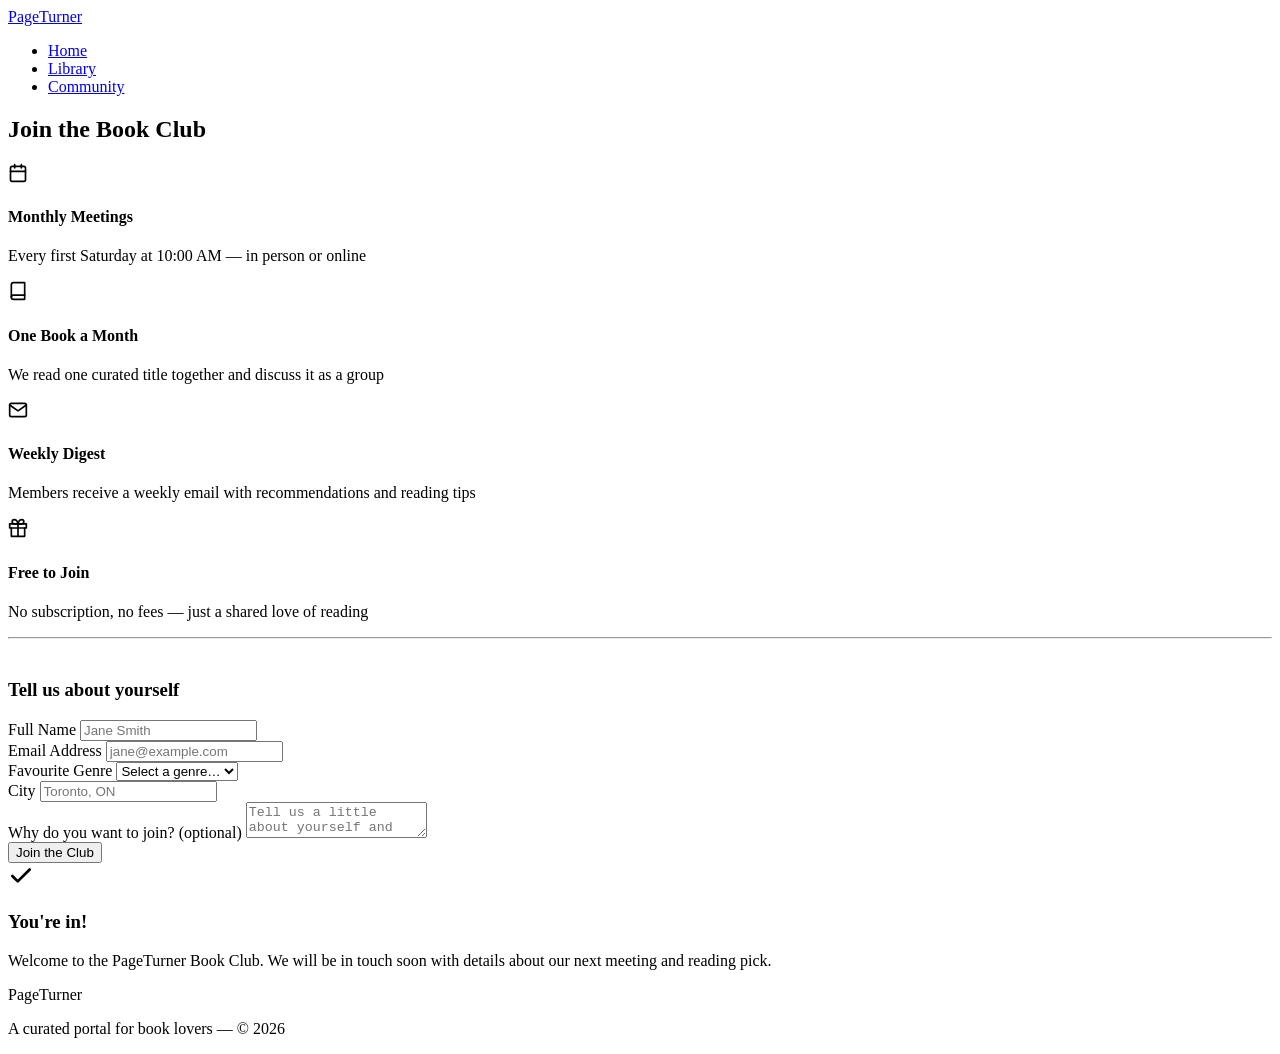
==== community.html @ 516a1e7c "fix: added community and library html" ====
<!doctype html>
<html lang="en">
<head>
  <meta charset="UTF-8" />
  <meta name="viewport" content="width=device-width, initial-scale=1.0" />
  <title>Community — PageTurner</title>
  <link rel="stylesheet" href="css/style.css" />
</head>
<body>

  <!-- NAVBAR -->
  <header>
    <nav aria-label="Main navigation">
      <div>
        <a href="index.html">Page<span>Turner</span></a>
        <ul role="list">
          <li><a href="index.html">Home</a></li>
          <li><a href="library.html">Library</a></li>
          <li><a href="community.html">Community</a></li>
        </ul>
      </div>
    </nav>
  </header>

  <main>
    <section aria-labelledby="community-heading">

      <div>
        <h2>Join the Book Club</h2>
      </div>

      <!-- Club Info Card -->
      <div aria-label="Book club details">

        <div>
          <div aria-hidden="true">
            <svg width="20" height="20" viewBox="0 0 24 24" fill="none"
                 stroke="currentColor" stroke-width="2"
                 stroke-linecap="round" stroke-linejoin="round">
              <rect x="3" y="4" width="18" height="18" rx="2" ry="2"/>
              <line x1="16" y1="2" x2="16" y2="6"/>
              <line x1="8"  y1="2" x2="8"  y2="6"/>
              <line x1="3"  y1="10" x2="21" y2="10"/>
            </svg>
          </div>
          <div>
            <h4>Monthly Meetings</h4>
            <p>Every first Saturday at 10:00 AM &mdash; in person or online</p>
          </div>
        </div>

        <div>
          <div aria-hidden="true">
            <svg width="20" height="20" viewBox="0 0 24 24" fill="none"
                 stroke="currentColor" stroke-width="2"
                 stroke-linecap="round" stroke-linejoin="round">
              <path d="M4 19.5A2.5 2.5 0 0 1 6.5 17H20"/>
              <path d="M6.5 2H20v20H6.5A2.5 2.5 0 0 1 4 19.5v-15A2.5 2.5 0 0 1 6.5 2z"/>
            </svg>
          </div>
          <div>
            <h4>One Book a Month</h4>
            <p>We read one curated title together and discuss it as a group</p>
          </div>
        </div>

        <div>
          <div aria-hidden="true">
            <svg width="20" height="20" viewBox="0 0 24 24" fill="none"
                 stroke="currentColor" stroke-width="2"
                 stroke-linecap="round" stroke-linejoin="round">
              <path d="M4 4h16c1.1 0 2 .9 2 2v12c0 1.1-.9 2-2 2H4c-1.1 0-2-.9-2-2V6c0-1.1.9-2 2-2z"/>
              <polyline points="22,6 12,13 2,6"/>
            </svg>
          </div>
          <div>
            <h4>Weekly Digest</h4>
            <p>Members receive a weekly email with recommendations and reading tips</p>
          </div>
        </div>

        <div>
          <div aria-hidden="true">
            <svg width="20" height="20" viewBox="0 0 24 24" fill="none"
                 stroke="currentColor" stroke-width="2"
                 stroke-linecap="round" stroke-linejoin="round">
              <polyline points="20 12 20 22 4 22 4 12"/>
              <rect x="2" y="7" width="20" height="5"/>
              <line x1="12" y1="22" x2="12" y2="7"/>
              <path d="M12 7H7.5a2.5 2.5 0 0 1 0-5C11 2 12 7 12 7z"/>
              <path d="M12 7h4.5a2.5 2.5 0 0 0 0-5C13 2 12 7 12 7z"/>
            </svg>
          </div>
          <div>
            <h4>Free to Join</h4>
            <p>No subscription, no fees &mdash; just a shared love of reading</p>
          </div>
        </div>

      </div>

      <hr style="margin-bottom: 2.5rem;" />

      <!-- Join Form -->
      <div>
        <div>
          <h3>Tell us about yourself</h3>

          <form novalidate aria-label="Book club join form">
            <div>

              <!-- Full Name -->
              <div>
                <label for="name">Full Name</label>
                <input
                  type="text"
                  name="name"
                  placeholder="Jane Smith"
                  autocomplete="name"
                />
                <span role="alert"></span>
              </div>

              <!-- Email -->
              <div>
                <label for="email">Email Address</label>
                <input
                  type="email"
                  name="email"
                  placeholder="jane@example.com"
                  autocomplete="email"
                />
                <span role="alert"></span>
              </div>

              <!-- Genre -->
              <div>
                <label for="genre">Favourite Genre</label>
                <select name="genre">
                  <option value="" disabled selected>Select a genre&hellip;</option>
                  <option value="Fiction">Fiction</option>
                  <option value="Non-Fiction">Non-Fiction</option>
                  <option value="Mystery">Mystery</option>
                  <option value="Sci-Fi">Sci-Fi</option>
                  <option value="Biography">Biography</option>
                  <option value="Other">Other / Multiple</option>
                </select>
                <span role="alert"></span>
              </div>

              <!-- City -->
              <div>
                <label for="city">City</label>
                <input
                  type="text"
                  name="city"
                  placeholder="Toronto, ON"
                  autocomplete="address-level2"
                />
                <span role="alert"></span>
              </div>

              <!-- Message -->
              <div>
                <label>
                  Why do you want to join?
                  <span>(optional)</span>
                </label>
                <textarea
                  name="message"
                  placeholder="Tell us a little about yourself and what you're reading lately&hellip;"
                ></textarea>
              </div>

              <!-- Submit -->
              <div>
                <button type="submit">Join the Club</button>
              </div>

            </div>
          </form>
        </div>
      </div>

      <!-- Success State -->
      <div role="status" aria-live="polite">
        <div aria-hidden="true">
          <svg width="26" height="26" viewBox="0 0 24 24" fill="none"
               stroke="currentColor" stroke-width="2.5"
               stroke-linecap="round" stroke-linejoin="round">
            <polyline points="20 6 9 17 4 12"/>
          </svg>
        </div>
        <h3>You're in!</h3>
        <p>
          Welcome to the PageTurner Book Club. We will be in touch soon
          with details about our next meeting and reading pick.
        </p>
      </div>

    </section>
  </main>

  <!-- Footer -->
  <footer>
    <div>
      <span>Page<span>Turner</span></span>
      <p>A curated portal for book lovers &mdash; &copy; 2026</p>
    </div>
  </footer>

</body>
</html>
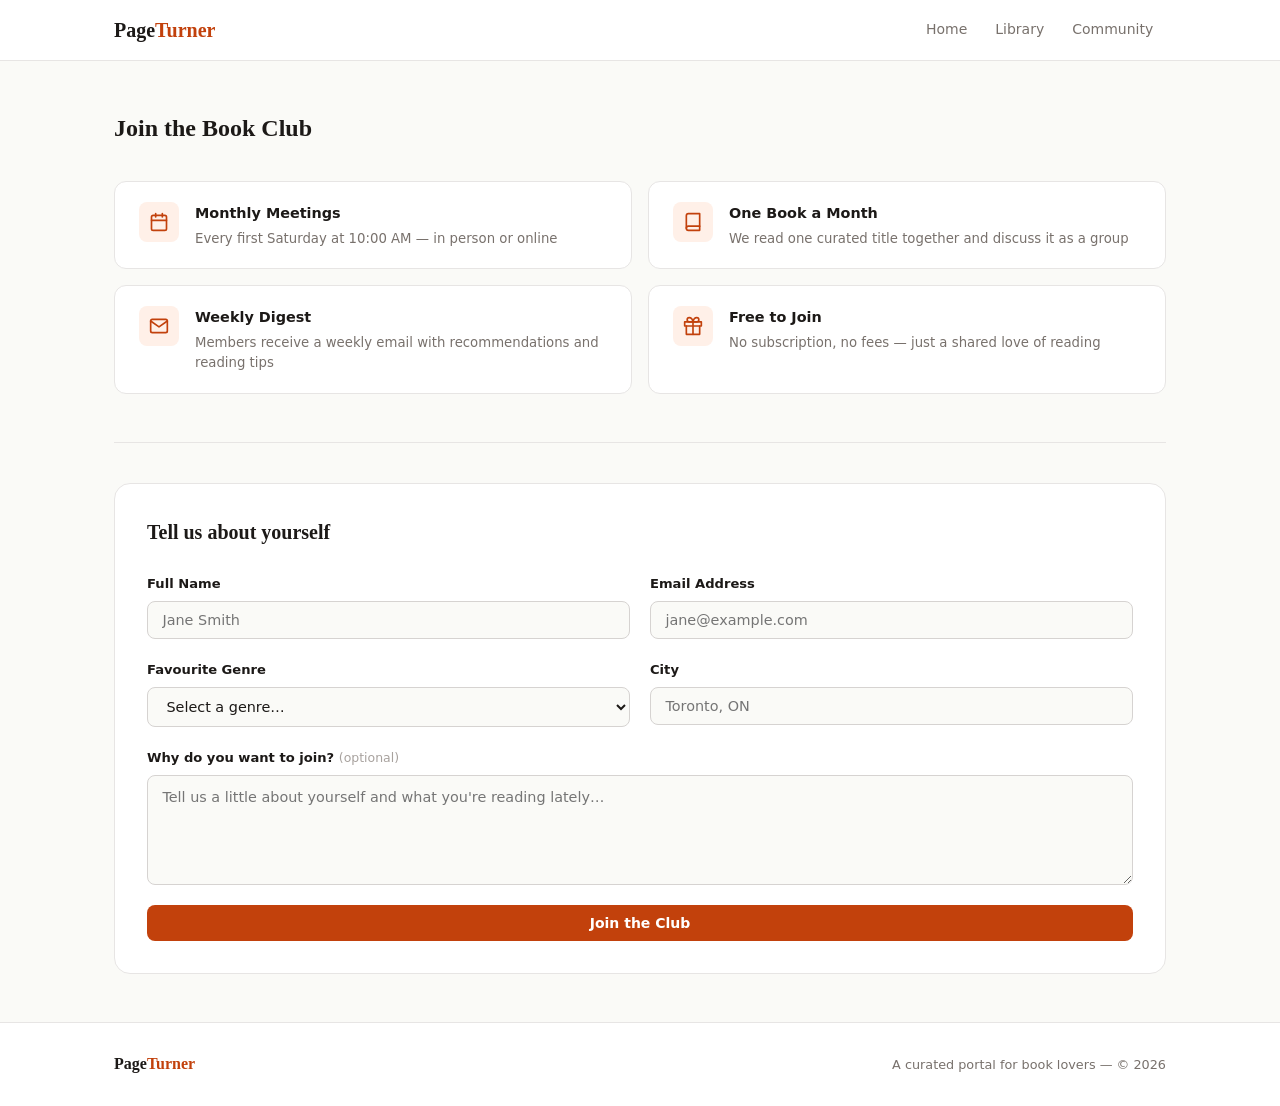
==== commit 377bcc0e: "feat: added content style" ====
--- a/community.html
+++ b/community.html
@@ -10,10 +10,10 @@
 
   <!-- NAVBAR -->
   <header>
-    <nav aria-label="Main navigation">
-      <div>
-        <a href="index.html">Page<span>Turner</span></a>
-        <ul role="list">
+    <nav class="navbar" aria-label="Main navigation">
+      <div class="nav-inner">
+        <a href="index.html" class="nav-logo">Page<span>Turner</span></a>
+        <ul class="nav-links" role="list">
           <li><a href="index.html">Home</a></li>
           <li><a href="library.html">Library</a></li>
           <li><a href="community.html">Community</a></li>
@@ -23,17 +23,17 @@
   </header>
 
   <main>
-    <section aria-labelledby="community-heading">
-
-      <div>
-        <h2>Join the Book Club</h2>
+    <section class="section" aria-labelledby="community-heading">
+
+      <div class="section-header">
+        <h2 id="community-heading">Join the Book Club</h2>
       </div>
 
       <!-- Club Info Card -->
-      <div aria-label="Book club details">
-
-        <div>
-          <div aria-hidden="true">
+      <div class="club-grid" aria-label="Book club details">
+
+        <div class="club-card">
+          <div class="club-icon" aria-hidden="true">
             <svg width="20" height="20" viewBox="0 0 24 24" fill="none"
                  stroke="currentColor" stroke-width="2"
                  stroke-linecap="round" stroke-linejoin="round">
@@ -49,8 +49,8 @@
           </div>
         </div>
 
-        <div>
-          <div aria-hidden="true">
+        <div class="club-card">
+          <div class="club-icon" aria-hidden="true">
             <svg width="20" height="20" viewBox="0 0 24 24" fill="none"
                  stroke="currentColor" stroke-width="2"
                  stroke-linecap="round" stroke-linejoin="round">
@@ -64,8 +64,8 @@
           </div>
         </div>
 
-        <div>
-          <div aria-hidden="true">
+        <div class="club-card">
+          <div class="club-icon" aria-hidden="true">
             <svg width="20" height="20" viewBox="0 0 24 24" fill="none"
                  stroke="currentColor" stroke-width="2"
                  stroke-linecap="round" stroke-linejoin="round">
@@ -79,8 +79,8 @@
           </div>
         </div>
 
-        <div>
-          <div aria-hidden="true">
+        <div class="club-card">
+          <div class="club-icon" aria-hidden="true">
             <svg width="20" height="20" viewBox="0 0 24 24" fill="none"
                  stroke="currentColor" stroke-width="2"
                  stroke-linecap="round" stroke-linejoin="round">
@@ -99,44 +99,46 @@
 
       </div>
 
-      <hr style="margin-bottom: 2.5rem;" />
-
-      <!-- Join Form -->
-      <div>
-        <div>
+      <hr class="divider" style="margin-bottom: 2.5rem;" />
+
+      <!-- Join Form (hidden on success) -->
+      <div id="form-wrap">
+        <div class="form-shell">
           <h3>Tell us about yourself</h3>
 
-          <form novalidate aria-label="Book club join form">
-            <div>
+          <form id="join-form" novalidate aria-label="Book club join form">
+            <div class="form-grid">
 
               <!-- Full Name -->
-              <div>
+              <div class="form-group" id="group-name">
                 <label for="name">Full Name</label>
                 <input
                   type="text"
+                  id="name"
                   name="name"
                   placeholder="Jane Smith"
                   autocomplete="name"
                 />
-                <span role="alert"></span>
+                <span class="field-error" id="error-name" role="alert"></span>
               </div>
 
               <!-- Email -->
-              <div>
+              <div class="form-group" id="group-email">
                 <label for="email">Email Address</label>
                 <input
                   type="email"
+                  id="email"
                   name="email"
                   placeholder="jane@example.com"
                   autocomplete="email"
                 />
-                <span role="alert"></span>
+                <span class="field-error" id="error-email" role="alert"></span>
               </div>
 
               <!-- Genre -->
-              <div>
+              <div class="form-group" id="group-genre">
                 <label for="genre">Favourite Genre</label>
-                <select name="genre">
+                <select id="genre" name="genre">
                   <option value="" disabled selected>Select a genre&hellip;</option>
                   <option value="Fiction">Fiction</option>
                   <option value="Non-Fiction">Non-Fiction</option>
@@ -145,36 +147,38 @@
                   <option value="Biography">Biography</option>
                   <option value="Other">Other / Multiple</option>
                 </select>
-                <span role="alert"></span>
+                <span class="field-error" id="error-genre" role="alert"></span>
               </div>
 
               <!-- City -->
-              <div>
+              <div class="form-group" id="group-city">
                 <label for="city">City</label>
                 <input
                   type="text"
+                  id="city"
                   name="city"
                   placeholder="Toronto, ON"
                   autocomplete="address-level2"
                 />
-                <span role="alert"></span>
-              </div>
-
-              <!-- Message -->
-              <div>
-                <label>
+                <span class="field-error" id="error-city" role="alert"></span>
+              </div>
+
+              <!-- Message (optional) -->
+              <div class="form-group full" id="group-message">
+                <label for="message">
                   Why do you want to join?
-                  <span>(optional)</span>
+                  <span class="optional">(optional)</span>
                 </label>
                 <textarea
+                  id="message"
                   name="message"
                   placeholder="Tell us a little about yourself and what you're reading lately&hellip;"
                 ></textarea>
               </div>
 
               <!-- Submit -->
-              <div>
-                <button type="submit">Join the Club</button>
+              <div class="form-group full">
+                <button type="submit" class="btn">Join the Club</button>
               </div>
 
             </div>
@@ -182,9 +186,9 @@
         </div>
       </div>
 
-      <!-- Success State -->
-      <div role="status" aria-live="polite">
-        <div aria-hidden="true">
+      <!-- Succes State -->
+      <div class="success-state" id="success-state" role="status" aria-live="polite">
+        <div class="success-icon" aria-hidden="true">
           <svg width="26" height="26" viewBox="0 0 24 24" fill="none"
                stroke="currentColor" stroke-width="2.5"
                stroke-linecap="round" stroke-linejoin="round">
@@ -202,12 +206,12 @@
   </main>
 
   <!-- Footer -->
-  <footer>
-    <div>
-      <span>Page<span>Turner</span></span>
-      <p>A curated portal for book lovers &mdash; &copy; 2026</p>
+  <footer class="site-footer">
+    <div class="footer-inner">
+      <span class="footer-logo">Page<span>Turner</span></span>
+      <p class="footer-copy">A curated portal for book lovers &mdash; &copy; 2026</p>
     </div>
   </footer>
 
 </body>
-</html>+</html>
--- a/css/style.css
+++ b/css/style.css
@@ -0,0 +1,369 @@
+*, *::before, *::after { box-sizing: border-box; margin: 0; padding: 0; }
+img { display: block; max-width: 100%; }
+a { color: inherit; text-decoration: none; }
+ul { list-style: none; }
+button, input, select, textarea { font-family: inherit; font-size: inherit; cursor: pointer; }
+
+:root {
+  --bg:           #FAFAF7;
+  --surface:      #FFFFFF;
+  --text:         #1C1917;
+  --muted:        #78716C;
+  --subtle:       #A8A29E;
+  --accent:       #C2410C;
+  --accent-hover: #9A3209;
+  --accent-lt:    #FFF0E8;
+  --border:       #E7E5E4;
+  --border-md:    #D6D3D1;
+  --danger:       #DC2626;
+  --danger-lt:    #FEF2F2;
+  --success:      #16A34A;
+  --success-lt:   #DCFCE7;
+  --font-serif:   Georgia, serif;
+  --font-sans:    system-ui, sans-serif;
+  --radius:       8px;
+  --radius-lg:    12px;
+  --radius-xl:    16px;
+  --shadow:       0 2px 12px rgba(0,0,0,0.07);
+  --shadow-md:    0 4px 20px rgba(0,0,0,0.11);
+  --max-w:        1100px;
+}
+
+html { scroll-behavior: smooth; }
+body {
+  font-family: var(--font-sans);
+  font-size: 1rem;
+  line-height: 1.65;
+  color: var(--text);
+  background: var(--bg);
+  min-height: 100vh;
+}
+
+/* Nav bar */
+.navbar {
+  background: var(--surface);
+  border-bottom: 1px solid var(--border);
+  position: sticky;
+  top: 0;
+  z-index: 100;
+}
+.nav-inner {
+  max-width: var(--max-w);
+  margin: 0 auto;
+  padding: 0 1.5rem;
+  height: 60px;
+  display: flex;
+  align-items: center;
+  justify-content: space-between;
+}
+.nav-logo {
+  font-family: var(--font-serif);
+  font-size: 1.25rem;
+  font-weight: 700;
+}
+.nav-logo span { color: var(--accent); }
+.nav-links { display: flex; gap: 0.15rem; }
+.nav-links a {
+  padding: 0.4rem 0.8rem;
+  border-radius: 4px;
+  font-size: 0.875rem;
+  color: var(--muted);
+  font-weight: 500;
+  transition: background 0.15s, color 0.15s;
+}
+.nav-links a:hover { background: var(--bg); color: var(--text); }
+.nav-links a.active { background: var(--accent-lt); color: var(--accent); font-weight: 600; }
+
+/* Hero */
+.hero {
+  max-width: var(--max-w);
+  margin: 0 auto;
+  padding: 4rem 1.5rem 3.5rem;
+}
+.hero-eyebrow {
+  display: inline-block;
+  font-size: 0.7rem;
+  font-weight: 700;
+  letter-spacing: 0.12em;
+  text-transform: uppercase;
+  color: var(--accent);
+  margin-bottom: 1rem;
+}
+.hero h1 {
+  font-family: var(--font-serif);
+  font-size: clamp(2rem, 5vw, 3.25rem);
+  line-height: 1.15;
+  max-width: 600px;
+  margin-bottom: 1.25rem;
+}
+.hero p { color: var(--muted); max-width: 500px; margin-bottom: 2rem; }
+
+/* Buttons */
+.btn {
+  display: inline-block;
+  padding: 0.65rem 1.4rem;
+  background: var(--accent);
+  color: #fff;
+  font-size: 0.875rem;
+  font-weight: 600;
+  border: none;
+  border-radius: var(--radius);
+  transition: background 0.15s, transform 0.1s;
+}
+.btn:hover { background: var(--accent-hover); }
+.btn:active { transform: scale(0.98); }
+.btn-outline { background: transparent; color: var(--accent); border: 1.5px solid var(--accent); }
+.btn-outline:hover { background: var(--accent-lt); }
+.btn-sm { padding: 0.45rem 1rem; font-size: 0.8rem; }
+
+/* Layout */
+.section { max-width: var(--max-w); margin: 0 auto; padding: 3rem 1.5rem; }
+.section-header {
+  display: flex;
+  align-items: baseline;
+  justify-content: space-between;
+  flex-wrap: wrap;
+  gap: 0.75rem;
+  margin-bottom: 2rem;
+}
+.section-header h2 { font-family: var(--font-serif); font-size: 1.5rem; }
+.divider { border: none; border-top: 1px solid var(--border); }
+
+/* Cards */
+.cards-grid { display: grid; grid-template-columns: 1fr; gap: 1.5rem; }
+.card {
+  background: var(--surface);
+  border: 1px solid var(--border);
+  border-radius: var(--radius-lg);
+  overflow: hidden;
+  display: flex;
+  flex-direction: column;
+  box-shadow: var(--shadow);
+  transition: transform 0.2s, box-shadow 0.2s;
+}
+.card:hover { transform: translateY(-4px); box-shadow: var(--shadow-md); }
+.card-img { position: relative; aspect-ratio: 16/9; overflow: hidden; background: var(--border); }
+.card-img img { width: 100%; height: 100%; object-fit: cover; transition: transform 0.35s; }
+.card:hover .card-img img { transform: scale(1.04); }
+.card-badge {
+  position: absolute;
+  top: 0.75rem; left: 0.75rem;
+  background: var(--accent);
+  color: #fff;
+  font-size: 0.68rem;
+  font-weight: 700;
+  letter-spacing: 0.07em;
+  text-transform: uppercase;
+  padding: 0.2rem 0.6rem;
+  border-radius: 999px;
+}
+.card-body { padding: 1.25rem; display: flex; flex-direction: column; flex: 1; gap: 0.3rem; }
+.card-year { font-size: 0.72rem; color: var(--subtle); font-weight: 500; }
+.card-title { font-family: var(--font-serif); font-size: 1.05rem; line-height: 1.3; }
+.card-author { font-size: 0.82rem; color: var(--muted); font-weight: 500; }
+.card-desc { font-size: 0.83rem; color: var(--muted); line-height: 1.55; margin-top: 0.3rem; flex: 1; }
+
+/* Quote Widget */
+.widget-wrap {
+  background: var(--surface);
+  border: 1px solid var(--border);
+  border-left: 4px solid var(--accent);
+  border-radius: var(--radius-lg);
+  padding: 2rem 2.25rem;
+}
+.widget-label {
+  font-size: 0.68rem;
+  font-weight: 700;
+  letter-spacing: 0.12em;
+  text-transform: uppercase;
+  color: var(--accent);
+  margin-bottom: 1rem;
+}
+.widget-quote { font-family: var(--font-serif); font-size: 1.15rem; line-height: 1.65; margin-bottom: 0.75rem; min-height: 2.5rem; }
+.widget-author { font-size: 0.85rem; color: var(--muted); font-weight: 500; }
+.widget-loading { color: var(--subtle); font-style: italic; }
+.widget-footer { margin-top: 1.5rem; }
+
+/* Search */
+.search-wrap { position: relative; margin-bottom: 1.25rem; }
+.search-icon {
+  position: absolute;
+  left: 0.9rem; top: 50%;
+  transform: translateY(-50%);
+  color: var(--subtle);
+  pointer-events: none;
+  display: flex;
+}
+.search-input {
+  width: 100%;
+  padding: 0.7rem 1rem 0.7rem 2.7rem;
+  border: 1.5px solid var(--border-md);
+  border-radius: var(--radius);
+  background: var(--surface);
+  font-size: 0.9rem;
+  color: var(--text);
+  outline: none;
+  transition: border-color 0.15s, box-shadow 0.15s;
+}
+.search-input::placeholder { color: var(--subtle); }
+.search-input:focus { border-color: var(--accent); box-shadow: 0 0 0 3px rgba(194,65,12,0.1); }
+
+/* Genre Filter — pill bar (mobile) → tab strip (desktop) */
+.filter-bar {
+  display: flex;
+  gap: 0.5rem;
+  overflow-x: auto;
+  padding-bottom: 0.75rem;
+  margin-bottom: 1.75rem;
+  scrollbar-width: none;
+}
+.filter-bar::-webkit-scrollbar { display: none; }
+.filter-btn {
+  flex-shrink: 0;
+  padding: 0.45rem 1.1rem;
+  border: 1.5px solid var(--border-md);
+  border-radius: 999px;
+  background: var(--surface);
+  color: var(--muted);
+  font-size: 0.85rem;
+  font-weight: 500;
+  white-space: nowrap;
+  transition: all 0.15s;
+}
+.filter-btn:hover { border-color: var(--accent); color: var(--accent); }
+.filter-btn.active { background: var(--accent); border-color: var(--accent); color: #fff; }
+
+/* Empty State */
+.empty-state { text-align: center; padding: 4rem 1.5rem; color: var(--muted); display: none; }
+.empty-state-icon {
+  width: 48px; height: 48px;
+  background: var(--bg);
+  border: 1px solid var(--border);
+  border-radius: 50%;
+  display: flex; align-items: center; justify-content: center;
+  margin: 0 auto 1rem;
+  color: var(--subtle);
+}
+.empty-state h3 { font-family: var(--font-serif); font-size: 1.15rem; margin-bottom: 0.4rem; }
+.empty-state p { font-size: 0.875rem; }
+
+/* Club Info */
+.club-grid { display: grid; gap: 1rem; margin-bottom: 3rem; }
+.club-card {
+  background: var(--surface);
+  border: 1px solid var(--border);
+  border-radius: var(--radius-lg);
+  padding: 1.25rem 1.5rem;
+  display: flex;
+  align-items: flex-start;
+  gap: 1rem;
+}
+.club-icon {
+  width: 40px; height: 40px;
+  background: var(--accent-lt);
+  border-radius: var(--radius);
+  display: flex; align-items: center; justify-content: center;
+  flex-shrink: 0;
+  color: var(--accent);
+}
+.club-card h4 { font-size: 0.9rem; font-weight: 600; margin-bottom: 0.2rem; }
+.club-card p { font-size: 0.83rem; color: var(--muted); line-height: 1.5; }
+
+/* form */
+.form-shell {
+  background: var(--surface);
+  border: 1px solid var(--border);
+  border-radius: var(--radius-xl);
+  padding: 2rem;
+}
+.form-shell h3 { font-family: var(--font-serif); font-size: 1.25rem; margin-bottom: 1.5rem; }
+.form-grid { display: grid; grid-template-columns: 1fr; gap: 1.25rem; }
+.form-group { display: flex; flex-direction: column; gap: 0.35rem; }
+.form-group.full { grid-column: 1 / -1; }
+.form-group label { font-size: 0.82rem; font-weight: 600; }
+.form-group input,
+.form-group select,
+.form-group textarea {
+  padding: 0.65rem 0.9rem;
+  border: 1.5px solid var(--border-md);
+  border-radius: var(--radius);
+  background: var(--bg);
+  font-size: 0.9rem;
+  color: var(--text);
+  outline: none;
+  width: 100%;
+  transition: border-color 0.15s, box-shadow 0.15s;
+}
+.form-group input:focus,
+.form-group select:focus,
+.form-group textarea:focus {
+  border-color: var(--accent);
+  box-shadow: 0 0 0 3px rgba(194,65,12,0.1);
+  background: var(--surface);
+}
+.form-group textarea { resize: vertical; min-height: 110px; line-height: 1.6; }
+.field-error { font-size: 0.77rem; color: var(--danger); display: none; }
+.form-group.has-error input,
+.form-group.has-error select,
+.form-group.has-error textarea { border-color: var(--danger); background: var(--danger-lt); }
+.form-group.has-error .field-error { display: block; }
+.optional { color: var(--subtle); font-weight: 400; font-size: 0.78rem; }
+
+/* Success State */
+.success-state { display: none; text-align: center; padding: 4rem 2rem; }
+.success-icon {
+  width: 56px; height: 56px;
+  background: var(--success-lt);
+  border-radius: 50%;
+  display: flex; align-items: center; justify-content: center;
+  margin: 0 auto 1.5rem;
+  color: var(--success);
+}
+.success-state h3 { font-family: var(--font-serif); font-size: 1.5rem; margin-bottom: 0.6rem; }
+.success-state p { color: var(--muted); font-size: 0.95rem; max-width: 400px; margin: 0 auto; }
+
+/* Footer */
+.site-footer { border-top: 1px solid var(--border); background: var(--surface); }
+.footer-inner {
+  max-width: var(--max-w);
+  margin: 0 auto;
+  padding: 1.75rem 1.5rem;
+  display: flex;
+  align-items: center;
+  justify-content: space-between;
+  flex-wrap: wrap;
+  gap: 0.75rem;
+}
+.footer-logo { font-family: var(--font-serif); font-weight: 700; font-size: 1rem; }
+.footer-logo span { color: var(--accent); }
+.footer-copy { font-size: 0.8rem; color: var(--muted); }
+
+/* responsive */
+@media (min-width: 640px) {
+  .cards-grid { grid-template-columns: repeat(2, 1fr); }
+  .form-grid  { grid-template-columns: repeat(2, 1fr); }
+  .club-grid  { grid-template-columns: repeat(2, 1fr); }
+}
+
+@media (min-width: 1024px) {
+  .cards-grid { grid-template-columns: repeat(3, 1fr); }
+
+  /* Genre filter: pill bar → underline tabs (drastic responsive change) */
+  .filter-bar {
+    overflow-x: visible;
+    padding-bottom: 0;
+    margin-bottom: 2rem;
+    border-bottom: 1px solid var(--border);
+    gap: 0;
+  }
+  .filter-btn {
+    border: none;
+    border-radius: 0;
+    border-bottom: 2px solid transparent;
+    padding: 0.6rem 1.25rem;
+    background: transparent;
+    margin-bottom: -1px;
+  }
+  .filter-btn:hover { background: var(--bg); color: var(--text); border-bottom-color: var(--border-md); }
+  .filter-btn.active { background: transparent; color: var(--accent); border-bottom-color: var(--accent); }
+}
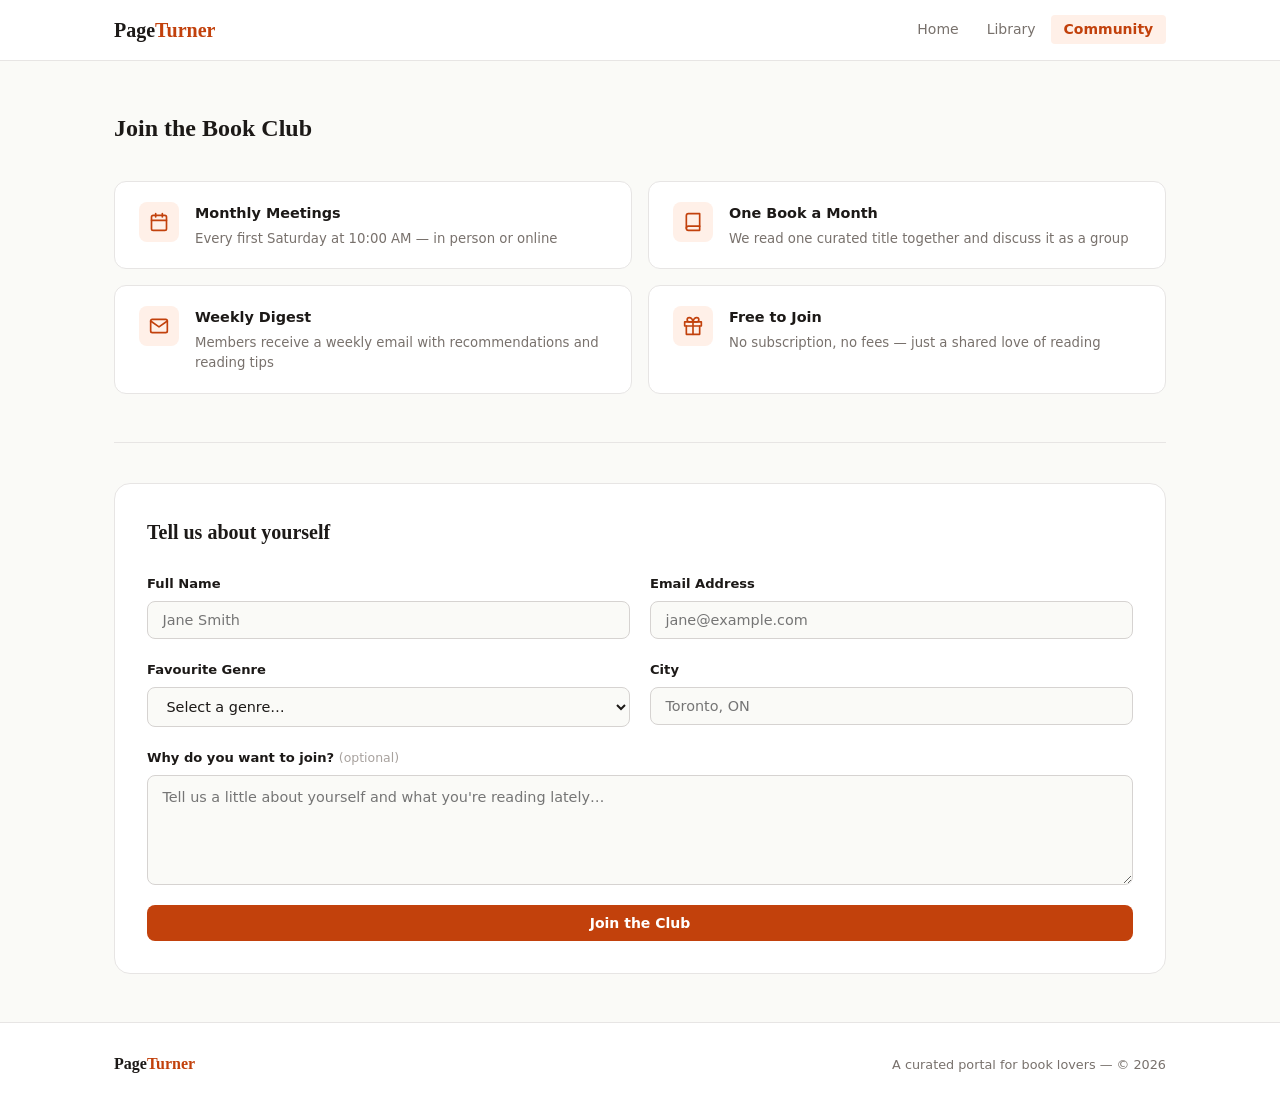
==== commit b6fc3e93: "feat: added community content" ====
--- a/community.html
+++ b/community.html
@@ -213,5 +213,8 @@
     </div>
   </footer>
 
+  <script src="js/nav.js"></script>
+  <script src="js/form.js"></script>
+
 </body>
 </html>
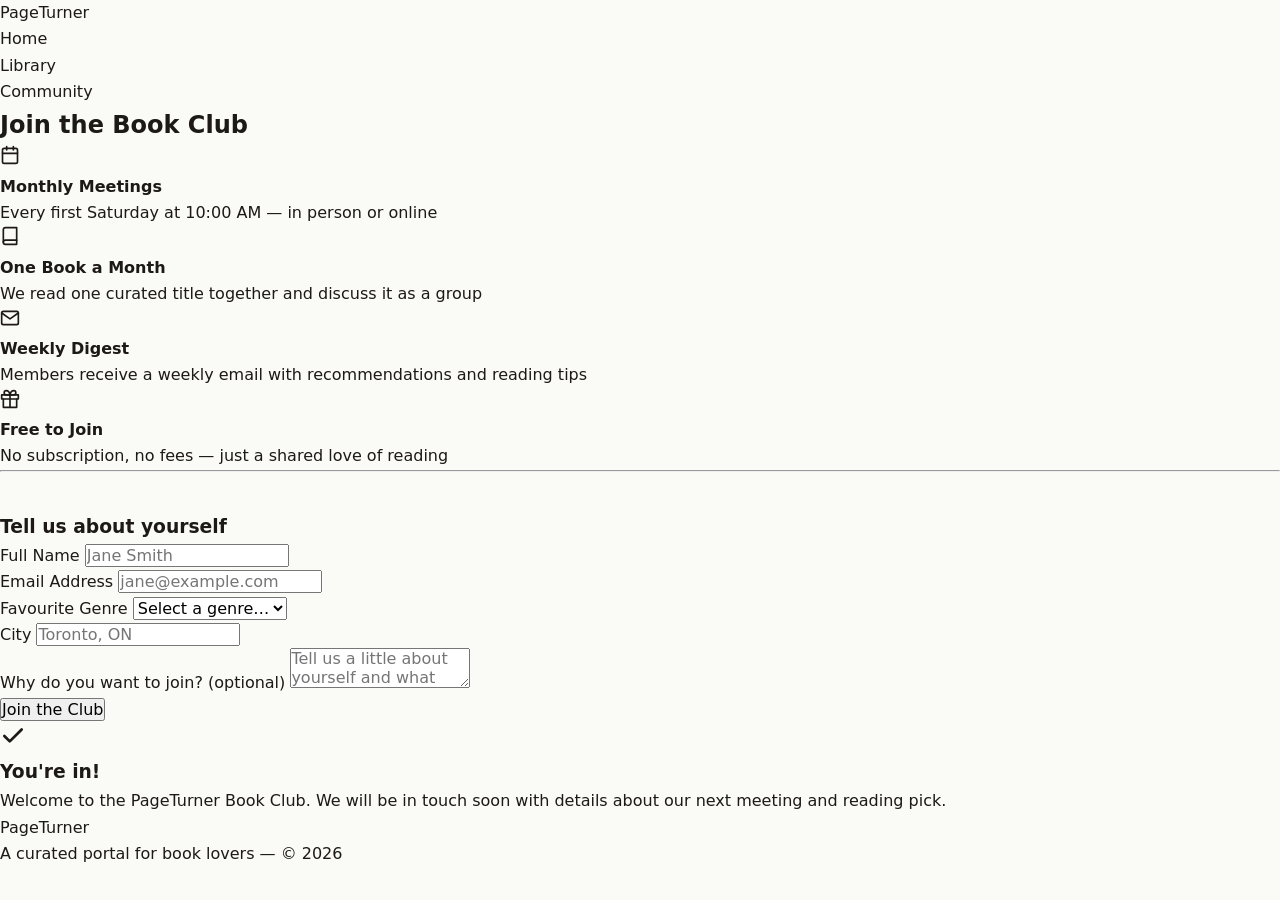
==== commit 6f8c80a0: "Merge pull request #2 from CodingWithTashi/feat/library-community Feat/library community" ====
--- a/community.html
+++ b/community.html
@@ -10,10 +10,10 @@
 
   <!-- NAVBAR -->
   <header>
-    <nav class="navbar" aria-label="Main navigation">
-      <div class="nav-inner">
-        <a href="index.html" class="nav-logo">Page<span>Turner</span></a>
-        <ul class="nav-links" role="list">
+    <nav aria-label="Main navigation">
+      <div>
+        <a href="index.html">Page<span>Turner</span></a>
+        <ul role="list">
           <li><a href="index.html">Home</a></li>
           <li><a href="library.html">Library</a></li>
           <li><a href="community.html">Community</a></li>
@@ -23,17 +23,17 @@
   </header>
 
   <main>
-    <section class="section" aria-labelledby="community-heading">
-
-      <div class="section-header">
-        <h2 id="community-heading">Join the Book Club</h2>
+    <section aria-labelledby="community-heading">
+
+      <div>
+        <h2>Join the Book Club</h2>
       </div>
 
       <!-- Club Info Card -->
-      <div class="club-grid" aria-label="Book club details">
-
-        <div class="club-card">
-          <div class="club-icon" aria-hidden="true">
+      <div aria-label="Book club details">
+
+        <div>
+          <div aria-hidden="true">
             <svg width="20" height="20" viewBox="0 0 24 24" fill="none"
                  stroke="currentColor" stroke-width="2"
                  stroke-linecap="round" stroke-linejoin="round">
@@ -49,8 +49,8 @@
           </div>
         </div>
 
-        <div class="club-card">
-          <div class="club-icon" aria-hidden="true">
+        <div>
+          <div aria-hidden="true">
             <svg width="20" height="20" viewBox="0 0 24 24" fill="none"
                  stroke="currentColor" stroke-width="2"
                  stroke-linecap="round" stroke-linejoin="round">
@@ -64,8 +64,8 @@
           </div>
         </div>
 
-        <div class="club-card">
-          <div class="club-icon" aria-hidden="true">
+        <div>
+          <div aria-hidden="true">
             <svg width="20" height="20" viewBox="0 0 24 24" fill="none"
                  stroke="currentColor" stroke-width="2"
                  stroke-linecap="round" stroke-linejoin="round">
@@ -79,8 +79,8 @@
           </div>
         </div>
 
-        <div class="club-card">
-          <div class="club-icon" aria-hidden="true">
+        <div>
+          <div aria-hidden="true">
             <svg width="20" height="20" viewBox="0 0 24 24" fill="none"
                  stroke="currentColor" stroke-width="2"
                  stroke-linecap="round" stroke-linejoin="round">
@@ -99,46 +99,44 @@
 
       </div>
 
-      <hr class="divider" style="margin-bottom: 2.5rem;" />
-
-      <!-- Join Form (hidden on success) -->
-      <div id="form-wrap">
-        <div class="form-shell">
+      <hr style="margin-bottom: 2.5rem;" />
+
+      <!-- Join Form -->
+      <div>
+        <div>
           <h3>Tell us about yourself</h3>
 
-          <form id="join-form" novalidate aria-label="Book club join form">
-            <div class="form-grid">
+          <form novalidate aria-label="Book club join form">
+            <div>
 
               <!-- Full Name -->
-              <div class="form-group" id="group-name">
+              <div>
                 <label for="name">Full Name</label>
                 <input
                   type="text"
-                  id="name"
                   name="name"
                   placeholder="Jane Smith"
                   autocomplete="name"
                 />
-                <span class="field-error" id="error-name" role="alert"></span>
+                <span role="alert"></span>
               </div>
 
               <!-- Email -->
-              <div class="form-group" id="group-email">
+              <div>
                 <label for="email">Email Address</label>
                 <input
                   type="email"
-                  id="email"
                   name="email"
                   placeholder="jane@example.com"
                   autocomplete="email"
                 />
-                <span class="field-error" id="error-email" role="alert"></span>
+                <span role="alert"></span>
               </div>
 
               <!-- Genre -->
-              <div class="form-group" id="group-genre">
+              <div>
                 <label for="genre">Favourite Genre</label>
-                <select id="genre" name="genre">
+                <select name="genre">
                   <option value="" disabled selected>Select a genre&hellip;</option>
                   <option value="Fiction">Fiction</option>
                   <option value="Non-Fiction">Non-Fiction</option>
@@ -147,38 +145,36 @@
                   <option value="Biography">Biography</option>
                   <option value="Other">Other / Multiple</option>
                 </select>
-                <span class="field-error" id="error-genre" role="alert"></span>
+                <span role="alert"></span>
               </div>
 
               <!-- City -->
-              <div class="form-group" id="group-city">
+              <div>
                 <label for="city">City</label>
                 <input
                   type="text"
-                  id="city"
                   name="city"
                   placeholder="Toronto, ON"
                   autocomplete="address-level2"
                 />
-                <span class="field-error" id="error-city" role="alert"></span>
-              </div>
-
-              <!-- Message (optional) -->
-              <div class="form-group full" id="group-message">
-                <label for="message">
+                <span role="alert"></span>
+              </div>
+
+              <!-- Message -->
+              <div>
+                <label>
                   Why do you want to join?
-                  <span class="optional">(optional)</span>
+                  <span>(optional)</span>
                 </label>
                 <textarea
-                  id="message"
                   name="message"
                   placeholder="Tell us a little about yourself and what you're reading lately&hellip;"
                 ></textarea>
               </div>
 
               <!-- Submit -->
-              <div class="form-group full">
-                <button type="submit" class="btn">Join the Club</button>
+              <div>
+                <button type="submit">Join the Club</button>
               </div>
 
             </div>
@@ -186,9 +182,9 @@
         </div>
       </div>
 
-      <!-- Succes State -->
-      <div class="success-state" id="success-state" role="status" aria-live="polite">
-        <div class="success-icon" aria-hidden="true">
+      <!-- Success State -->
+      <div role="status" aria-live="polite">
+        <div aria-hidden="true">
           <svg width="26" height="26" viewBox="0 0 24 24" fill="none"
                stroke="currentColor" stroke-width="2.5"
                stroke-linecap="round" stroke-linejoin="round">
@@ -206,15 +202,12 @@
   </main>
 
   <!-- Footer -->
-  <footer class="site-footer">
-    <div class="footer-inner">
-      <span class="footer-logo">Page<span>Turner</span></span>
-      <p class="footer-copy">A curated portal for book lovers &mdash; &copy; 2026</p>
+  <footer>
+    <div>
+      <span>Page<span>Turner</span></span>
+      <p>A curated portal for book lovers &mdash; &copy; 2026</p>
     </div>
   </footer>
 
-  <script src="js/nav.js"></script>
-  <script src="js/form.js"></script>
-
 </body>
-</html>
+</html>
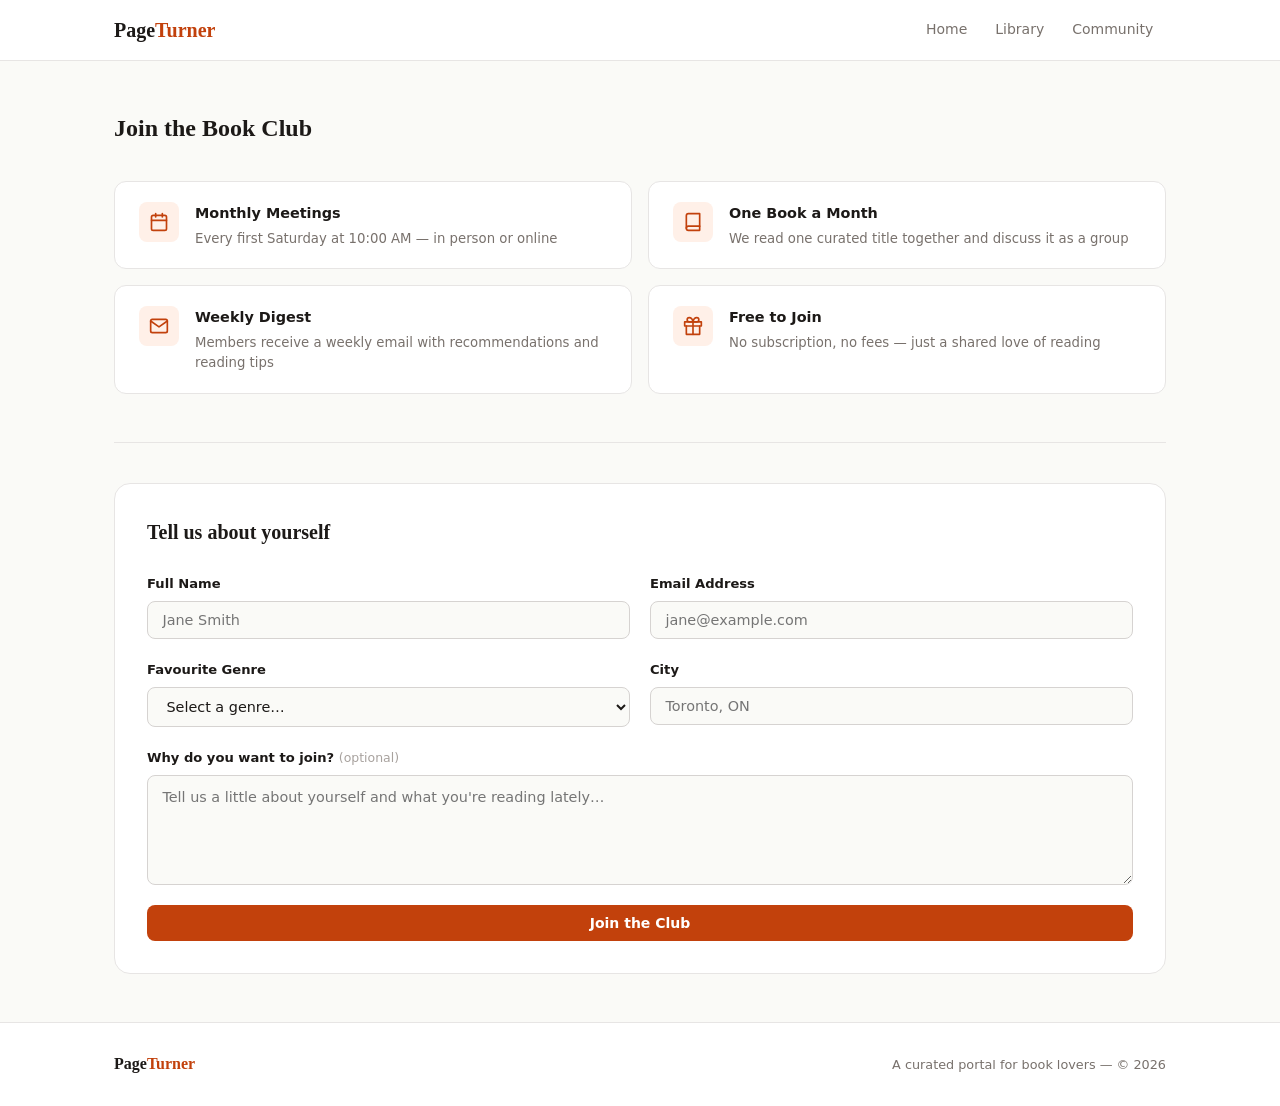
==== commit eac1291b: "Merge pull request #11 from CodingWithTashi/feat/content-style Feat/content style" ====
--- a/community.html
+++ b/community.html
@@ -10,10 +10,10 @@
 
   <!-- NAVBAR -->
   <header>
-    <nav aria-label="Main navigation">
-      <div>
-        <a href="index.html">Page<span>Turner</span></a>
-        <ul role="list">
+    <nav class="navbar" aria-label="Main navigation">
+      <div class="nav-inner">
+        <a href="index.html" class="nav-logo">Page<span>Turner</span></a>
+        <ul class="nav-links" role="list">
           <li><a href="index.html">Home</a></li>
           <li><a href="library.html">Library</a></li>
           <li><a href="community.html">Community</a></li>
@@ -23,17 +23,17 @@
   </header>
 
   <main>
-    <section aria-labelledby="community-heading">
-
-      <div>
-        <h2>Join the Book Club</h2>
+    <section class="section" aria-labelledby="community-heading">
+
+      <div class="section-header">
+        <h2 id="community-heading">Join the Book Club</h2>
       </div>
 
       <!-- Club Info Card -->
-      <div aria-label="Book club details">
-
-        <div>
-          <div aria-hidden="true">
+      <div class="club-grid" aria-label="Book club details">
+
+        <div class="club-card">
+          <div class="club-icon" aria-hidden="true">
             <svg width="20" height="20" viewBox="0 0 24 24" fill="none"
                  stroke="currentColor" stroke-width="2"
                  stroke-linecap="round" stroke-linejoin="round">
@@ -49,8 +49,8 @@
           </div>
         </div>
 
-        <div>
-          <div aria-hidden="true">
+        <div class="club-card">
+          <div class="club-icon" aria-hidden="true">
             <svg width="20" height="20" viewBox="0 0 24 24" fill="none"
                  stroke="currentColor" stroke-width="2"
                  stroke-linecap="round" stroke-linejoin="round">
@@ -64,8 +64,8 @@
           </div>
         </div>
 
-        <div>
-          <div aria-hidden="true">
+        <div class="club-card">
+          <div class="club-icon" aria-hidden="true">
             <svg width="20" height="20" viewBox="0 0 24 24" fill="none"
                  stroke="currentColor" stroke-width="2"
                  stroke-linecap="round" stroke-linejoin="round">
@@ -79,8 +79,8 @@
           </div>
         </div>
 
-        <div>
-          <div aria-hidden="true">
+        <div class="club-card">
+          <div class="club-icon" aria-hidden="true">
             <svg width="20" height="20" viewBox="0 0 24 24" fill="none"
                  stroke="currentColor" stroke-width="2"
                  stroke-linecap="round" stroke-linejoin="round">
@@ -99,44 +99,46 @@
 
       </div>
 
-      <hr style="margin-bottom: 2.5rem;" />
-
-      <!-- Join Form -->
-      <div>
-        <div>
+      <hr class="divider" style="margin-bottom: 2.5rem;" />
+
+      <!-- Join Form (hidden on success) -->
+      <div id="form-wrap">
+        <div class="form-shell">
           <h3>Tell us about yourself</h3>
 
-          <form novalidate aria-label="Book club join form">
-            <div>
+          <form id="join-form" novalidate aria-label="Book club join form">
+            <div class="form-grid">
 
               <!-- Full Name -->
-              <div>
+              <div class="form-group" id="group-name">
                 <label for="name">Full Name</label>
                 <input
                   type="text"
+                  id="name"
                   name="name"
                   placeholder="Jane Smith"
                   autocomplete="name"
                 />
-                <span role="alert"></span>
+                <span class="field-error" id="error-name" role="alert"></span>
               </div>
 
               <!-- Email -->
-              <div>
+              <div class="form-group" id="group-email">
                 <label for="email">Email Address</label>
                 <input
                   type="email"
+                  id="email"
                   name="email"
                   placeholder="jane@example.com"
                   autocomplete="email"
                 />
-                <span role="alert"></span>
+                <span class="field-error" id="error-email" role="alert"></span>
               </div>
 
               <!-- Genre -->
-              <div>
+              <div class="form-group" id="group-genre">
                 <label for="genre">Favourite Genre</label>
-                <select name="genre">
+                <select id="genre" name="genre">
                   <option value="" disabled selected>Select a genre&hellip;</option>
                   <option value="Fiction">Fiction</option>
                   <option value="Non-Fiction">Non-Fiction</option>
@@ -145,36 +147,38 @@
                   <option value="Biography">Biography</option>
                   <option value="Other">Other / Multiple</option>
                 </select>
-                <span role="alert"></span>
+                <span class="field-error" id="error-genre" role="alert"></span>
               </div>
 
               <!-- City -->
-              <div>
+              <div class="form-group" id="group-city">
                 <label for="city">City</label>
                 <input
                   type="text"
+                  id="city"
                   name="city"
                   placeholder="Toronto, ON"
                   autocomplete="address-level2"
                 />
-                <span role="alert"></span>
-              </div>
-
-              <!-- Message -->
-              <div>
-                <label>
+                <span class="field-error" id="error-city" role="alert"></span>
+              </div>
+
+              <!-- Message (optional) -->
+              <div class="form-group full" id="group-message">
+                <label for="message">
                   Why do you want to join?
-                  <span>(optional)</span>
+                  <span class="optional">(optional)</span>
                 </label>
                 <textarea
+                  id="message"
                   name="message"
                   placeholder="Tell us a little about yourself and what you're reading lately&hellip;"
                 ></textarea>
               </div>
 
               <!-- Submit -->
-              <div>
-                <button type="submit">Join the Club</button>
+              <div class="form-group full">
+                <button type="submit" class="btn">Join the Club</button>
               </div>
 
             </div>
@@ -182,9 +186,9 @@
         </div>
       </div>
 
-      <!-- Success State -->
-      <div role="status" aria-live="polite">
-        <div aria-hidden="true">
+      <!-- Succes State -->
+      <div class="success-state" id="success-state" role="status" aria-live="polite">
+        <div class="success-icon" aria-hidden="true">
           <svg width="26" height="26" viewBox="0 0 24 24" fill="none"
                stroke="currentColor" stroke-width="2.5"
                stroke-linecap="round" stroke-linejoin="round">
@@ -202,12 +206,12 @@
   </main>
 
   <!-- Footer -->
-  <footer>
-    <div>
-      <span>Page<span>Turner</span></span>
-      <p>A curated portal for book lovers &mdash; &copy; 2026</p>
+  <footer class="site-footer">
+    <div class="footer-inner">
+      <span class="footer-logo">Page<span>Turner</span></span>
+      <p class="footer-copy">A curated portal for book lovers &mdash; &copy; 2026</p>
     </div>
   </footer>
 
 </body>
-</html>+</html>
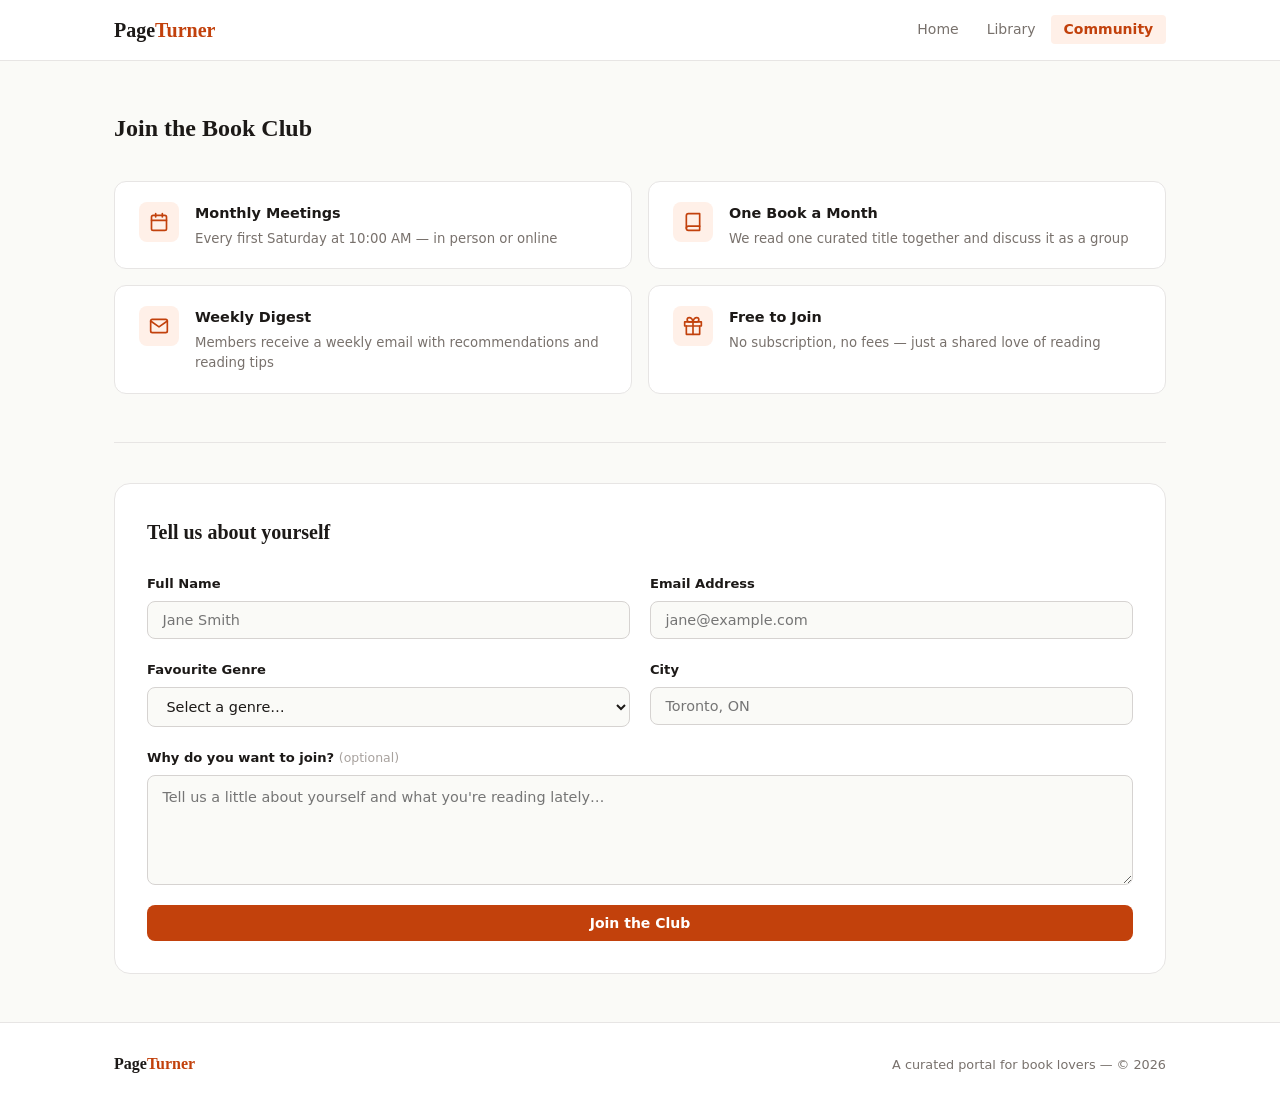
==== commit f9404a6b: "Merge pull request #14 from CodingWithTashi/feat/community-content Feat/community content" ====
--- a/community.html
+++ b/community.html
@@ -213,5 +213,8 @@
     </div>
   </footer>
 
+  <script src="js/nav.js"></script>
+  <script src="js/form.js"></script>
+
 </body>
 </html>
